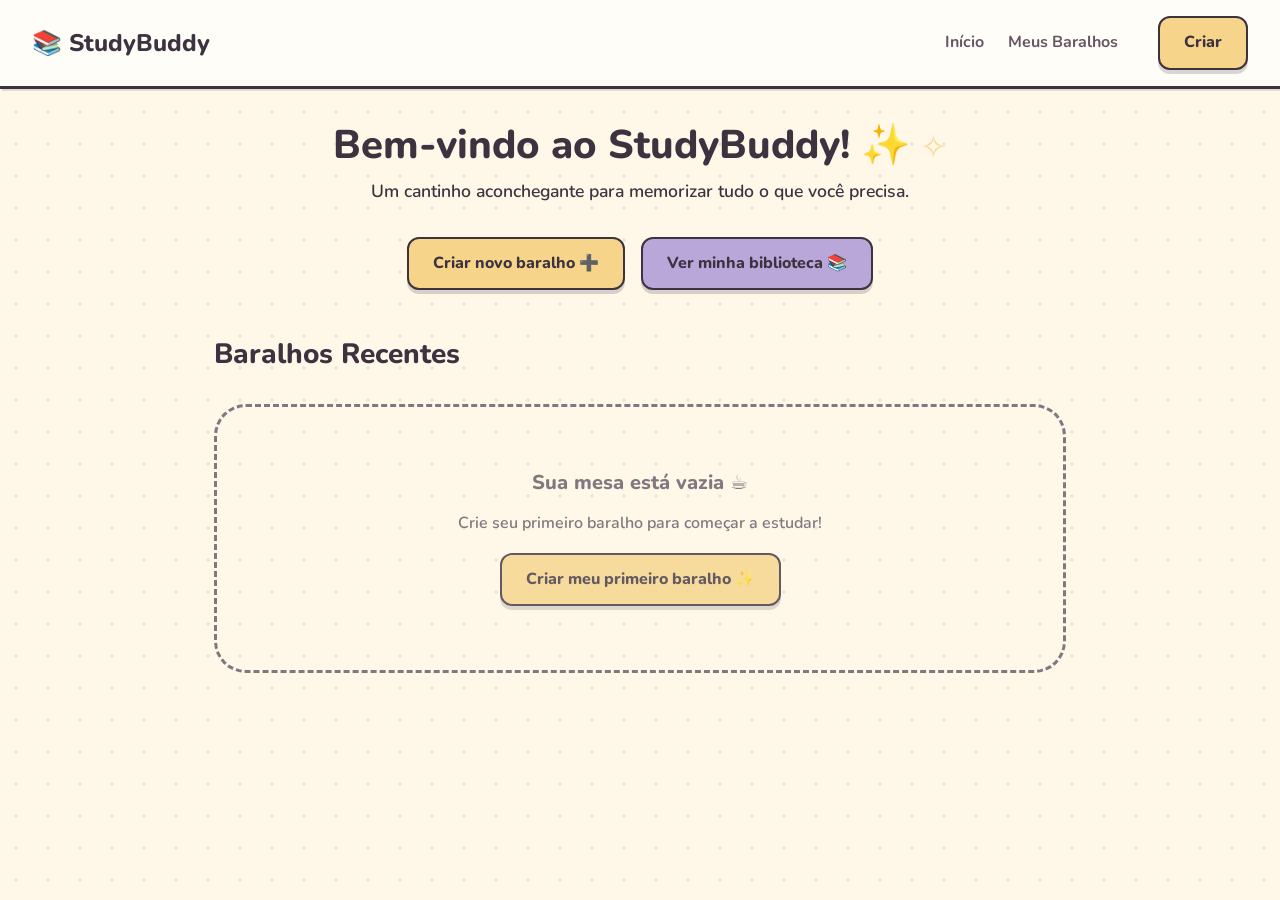
==== index.html @ 07d65c71 "Add files via upload" ====
<!DOCTYPE html>
<html lang="pt-BR">
<head>
  <meta charset="UTF-8">
  <meta name="viewport" content="width=device-width, initial-scale=1.0">
  <title>StudyBuddy - Home</title>
  <link rel="stylesheet" href="css/style.css">
</head>
<body>
  <nav>
    <a href="index.html" class="nav-brand">📚 StudyBuddy</a>
    <div class="nav-links">
      <a href="index.html">Início</a>
      <a href="pages/decks.html">Meus Baralhos</a>
      <a href="pages/create.html" class="btn btn-primary" style="margin-left: 1rem;">Criar</a>
    </div>
  </nav>

  <main>
    <div class="text-center mb-2">
      <h1 style="font-size: 2.5rem; margin-bottom: 0.5rem;">Bem-vindo ao StudyBuddy! ✨</h1>
      <p style="color: var(--text-light); font-size: 1.1rem;">Um cantinho aconchegante para memorizar tudo o que você precisa.</p>
    </div>

    <div style="display: flex; gap: 1rem; justify-content: center; margin: 2rem 0;">
      <a href="pages/create.html" class="btn btn-primary">Criar novo baralho ➕</a>
      <a href="pages/decks.html" class="btn btn-secondary">Ver minha biblioteca 📚</a>
    </div>

    <h2 style="margin-top: 3rem;">Baralhos Recentes</h2>
    <div id="recent-decks"></div>
  </main>

  <script src="js/storage/storage.js"></script>
  <script src="js/app.js"></script>
</body>
</html>
---- css/style.css ----
@import url('variables.css');
@import url('components.css');
@import url('animations.css');

/* Resets Acessíveis */
*, *::before, *::after {
  box-sizing: border-box;
  margin: 0;
  padding: 0;
}

:focus-visible {
  outline: 3px dashed var(--lavender);
  outline-offset: 4px;
}

body {
  font-family: var(--font-main);
  background-color: var(--cream);
  color: var(--brown);
  line-height: 1.6;
  min-height: 100vh;
  display: flex;
  flex-direction: column;
  
  /* Padrão de mesa/caderno (pontilhados sutis) */
  background-image: radial-gradient(rgba(102, 87, 101, 0.1) 2px, transparent 2px);
  background-size: 32px 32px;
}

/* Scrollbar personalizada e discreta */
::-webkit-scrollbar {
  width: 10px;
}
::-webkit-scrollbar-track {
  background: var(--cream);
}
::-webkit-scrollbar-thumb {
  background: var(--lavender);
  border-radius: var(--radius-pill);
  border: 2px solid var(--cream);
}

main {
  flex: 1;
  width: 100%;
  max-width: 900px;
  margin: 0 auto;
  padding: 2rem 1.5rem;
  /* Animação suave de entrada ao carregar a página */
  animation: fadeInSoft 0.6s ease-out;
}

/* Tipografia Base */
h1, h2, h3, h4 {
  font-weight: 800;
  color: var(--brown);
  line-height: 1.2;
}

h1 { font-size: 2.2rem; }
h2 { font-size: 1.75rem; }
h3 { font-size: 1.25rem; }

p {
  color: var(--brown-soft);
  font-weight: 600;
}

/* Utilitários mantidos do HTML original */
.text-center { text-align: center; }
.mt-2 { margin-top: 1rem; }
.mb-2 { margin-bottom: 1rem; }

/* Decorações via CSS (sem alterar HTML) */
h1::after {
  content: " ✧";
  color: var(--yellow);
  font-size: 0.8em;
  opacity: 0.8;
}
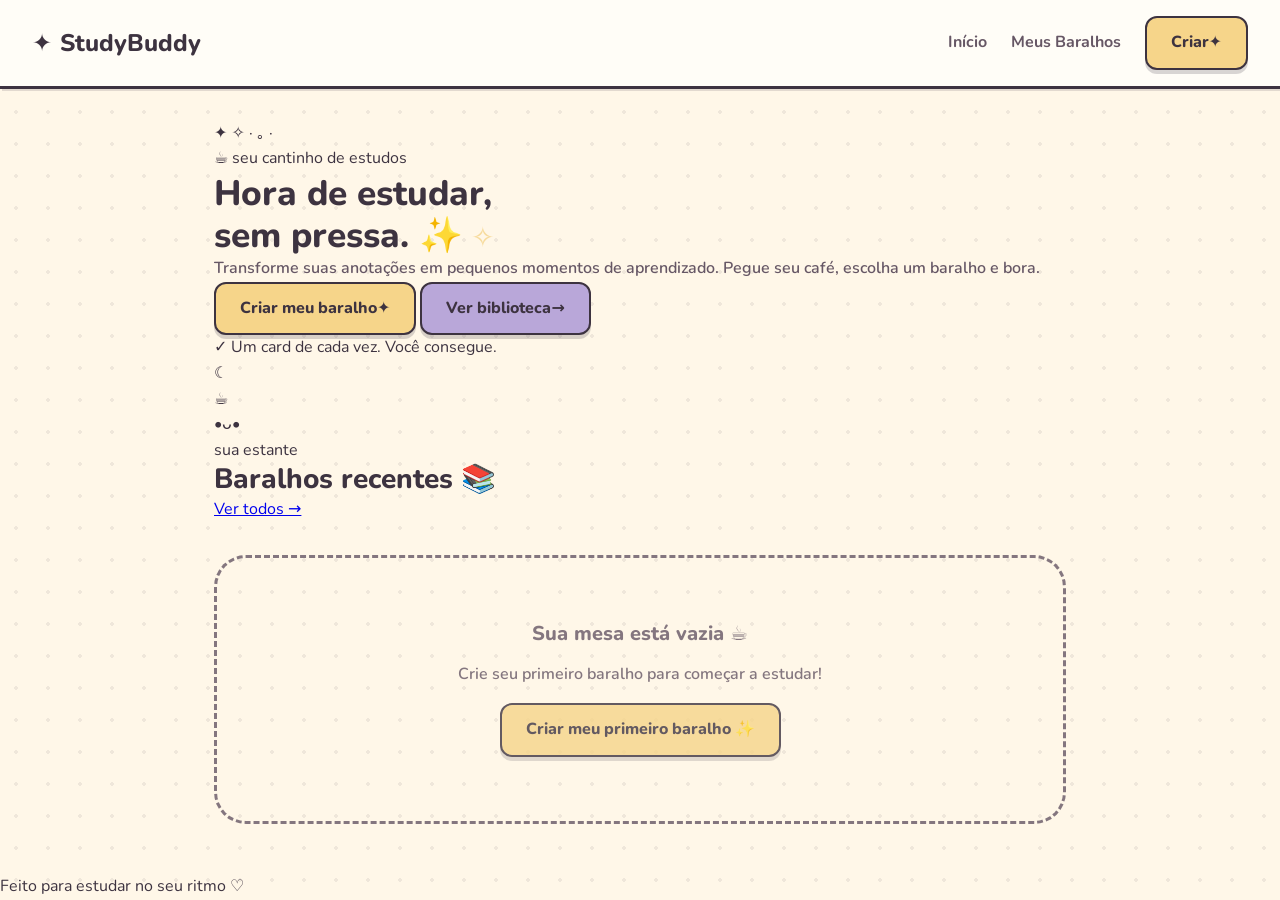
==== commit 0bf705b6: "refactor(home): redesign StudyBuddy home structure" ====
--- a/index.html
+++ b/index.html
@@ -1,37 +1,96 @@
-<!DOCTYPE html>
-<html lang="pt-BR">
-<head>
-  <meta charset="UTF-8">
-  <meta name="viewport" content="width=device-width, initial-scale=1.0">
-  <title>StudyBuddy - Home</title>
-  <link rel="stylesheet" href="css/style.css">
-</head>
-<body>
-  <nav>
-    <a href="index.html" class="nav-brand">📚 StudyBuddy</a>
-    <div class="nav-links">
-      <a href="index.html">Início</a>
-      <a href="pages/decks.html">Meus Baralhos</a>
-      <a href="pages/create.html" class="btn btn-primary" style="margin-left: 1rem;">Criar</a>
-    </div>
-  </nav>
-
-  <main>
-    <div class="text-center mb-2">
-      <h1 style="font-size: 2.5rem; margin-bottom: 0.5rem;">Bem-vindo ao StudyBuddy! ✨</h1>
-      <p style="color: var(--text-light); font-size: 1.1rem;">Um cantinho aconchegante para memorizar tudo o que você precisa.</p>
-    </div>
-
-    <div style="display: flex; gap: 1rem; justify-content: center; margin: 2rem 0;">
-      <a href="pages/create.html" class="btn btn-primary">Criar novo baralho ➕</a>
-      <a href="pages/decks.html" class="btn btn-secondary">Ver minha biblioteca 📚</a>
-    </div>
-
-    <h2 style="margin-top: 3rem;">Baralhos Recentes</h2>
-    <div id="recent-decks"></div>
-  </main>
-
-  <script src="js/storage/storage.js"></script>
-  <script src="js/app.js"></script>
-</body>
-</html>+<!DOCTYPE html>
+<html lang="pt-BR">
+<head>
+  <meta charset="UTF-8">
+  <meta name="viewport" content="width=device-width, initial-scale=1.0">
+  <meta name="theme-color" content="#FFF7E8">
+  <title>StudyBuddy — Seu cantinho de estudos</title>
+  <link rel="stylesheet" href="css/style.css">
+</head>
+<body class="home-page">
+  <nav class="site-nav">
+    <a href="index.html" class="nav-brand" aria-label="StudyBuddy — início">
+      <span class="brand-mark" aria-hidden="true">✦</span>
+      <span>StudyBuddy</span>
+    </a>
+
+    <div class="nav-links">
+      <a href="index.html" class="is-active">Início</a>
+      <a href="pages/decks.html">Meus Baralhos</a>
+      <a href="pages/create.html" class="btn btn-primary nav-create">Criar <span aria-hidden="true">✦</span></a>
+    </div>
+  </nav>
+
+  <main class="home-main">
+    <div class="ambient-shape ambient-shape-one" aria-hidden="true"></div>
+    <div class="ambient-shape ambient-shape-two" aria-hidden="true"></div>
+    <span class="doodle doodle-star doodle-one" aria-hidden="true">✦</span>
+    <span class="doodle doodle-star doodle-two" aria-hidden="true">✧</span>
+    <span class="doodle doodle-sparkle doodle-three" aria-hidden="true">· ｡ ·</span>
+
+    <section class="hero-card" aria-labelledby="hero-title">
+      <div class="hero-copy">
+        <div class="eyebrow"><span>☕</span> seu cantinho de estudos</div>
+        <h1 id="hero-title">Hora de estudar,<br><span>sem pressa.</span> ✨</h1>
+        <p>Transforme suas anotações em pequenos momentos de aprendizado. Pegue seu café, escolha um baralho e bora.</p>
+
+        <div class="hero-actions">
+          <a href="pages/create.html" class="btn btn-primary btn-large">
+            Criar meu baralho <span class="btn-sparkle" aria-hidden="true">✦</span>
+          </a>
+          <a href="pages/decks.html" class="btn btn-secondary btn-large">Ver biblioteca <span aria-hidden="true">→</span></a>
+        </div>
+
+        <div class="hero-note">
+          <span class="note-check" aria-hidden="true">✓</span>
+          <span>Um card de cada vez. Você consegue.</span>
+        </div>
+      </div>
+
+      <div class="study-scene" aria-hidden="true">
+        <div class="window">
+          <div class="window-sky"></div>
+          <div class="window-moon">☾</div>
+          <span class="rain rain-one"></span>
+          <span class="rain rain-two"></span>
+          <span class="rain rain-three"></span>
+          <span class="rain rain-four"></span>
+        </div>
+        <div class="plant">
+          <span class="leaf leaf-a"></span>
+          <span class="leaf leaf-b"></span>
+          <span class="leaf leaf-c"></span>
+          <span class="pot"></span>
+        </div>
+        <div class="desk-cup">☕</div>
+        <div class="tiny-book book-one"></div>
+        <div class="tiny-book book-two"></div>
+        <div class="scene-cat">
+          <span class="cat-ear cat-ear-left"></span>
+          <span class="cat-ear cat-ear-right"></span>
+          <span class="cat-face">•ᴗ•</span>
+        </div>
+      </div>
+    </section>
+
+    <section class="recent-section" aria-labelledby="recent-title">
+      <div class="section-heading">
+        <div>
+          <span class="section-kicker">sua estante</span>
+          <h2 id="recent-title">Baralhos recentes <span aria-hidden="true">📚</span></h2>
+        </div>
+        <a href="pages/decks.html" class="text-link">Ver todos →</a>
+      </div>
+
+      <div id="recent-decks"></div>
+    </section>
+  </main>
+
+  <footer class="home-footer">
+    Feito para estudar no seu ritmo <span aria-hidden="true">♡</span>
+  </footer>
+
+  <script src="js/storage/storage.js"></script>
+  <script src="js/app.js"></script>
+</body>
+</html>
